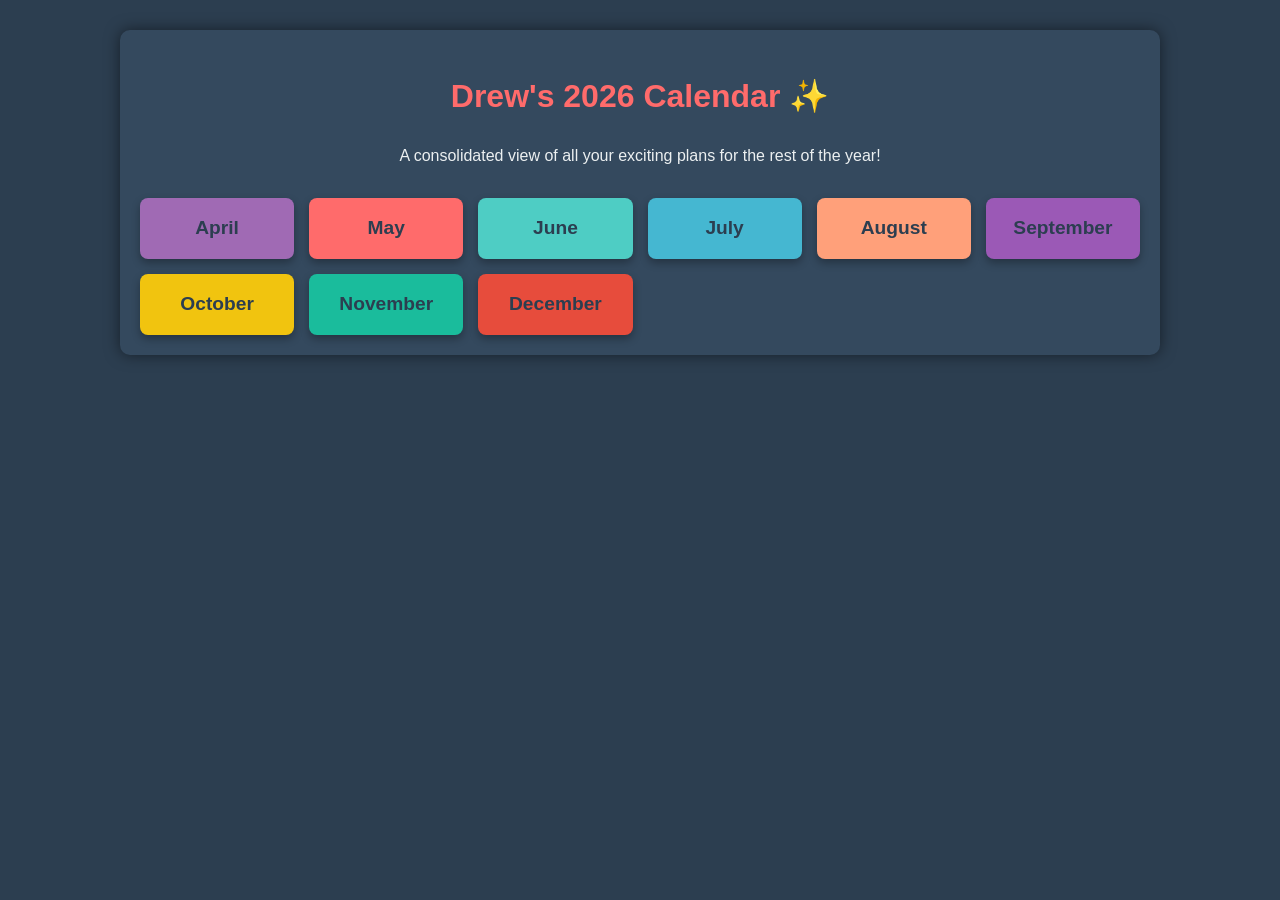
==== index.html @ 0b483c76 "Initial commit for Drew's Calendar site." ====
<!DOCTYPE html>
<html lang="en">
<head>
    <meta charset="UTF-8">
    <meta name="viewport" content="width=device-width, initial-scale=1.0">
    <title>Drew's Calendar - Yearly View</title>
    <link rel="stylesheet" href="style.css">
</head>
<body>
    <div class="container">
        <h1>Drew's 2026 Calendar ✨</h1>
        <p style="text-align: center; color: var(--text-light); margin-bottom: 25px;">A consolidated view of all your exciting plans for the rest of the year!</p>

        <div class="calendar-grid">
            <div class="month-card apr"><a href="april.html">April</a></div>
            <div class="month-card may"><a href="may.html">May</a></div>
            <div class="month-card jun"><a href="jun.html">June</a></div>
            <div class="month-card jul"><a href="jul.html">July</a></div>
            <div class="month-card aug"><a href="aug.html">August</a></div>
            <div class="month-card sep"><a href="sep.html">September</a></div>
            <div class="month-card oct"><a href="oct.html">October</a></div>
            <div class="month-card nov"><a href="nov.html">November</a></div>
            <div class="month-card dec"><a href="dec.html">December</a></div>
        </div>
    </div>
</body>
</html>
---- style.css ----
:root {
    --primary-color: #FF6B6B; /* Vibrant Red */
    --secondary-color: #4ECDC4; /* Aqua Green */
    --accent-color-1: #45B7D1; /* Sky Blue */
    --accent-color-2: #FFA07A; /* Light Salmon */
    --background-dark: #2C3E50; /* Dark Blue-Grey */
    --text-light: #ECF0F1; /* Light Grey */
    --card-background: #34495E; /* Medium Blue-Grey */
    --border-color: #7F8C8D; /* Grey */
}

body {
    font-family: 'Arial', sans-serif;
    margin: 0;
    padding: 0;
    background-color: var(--background-dark);
    color: var(--text-light);
    line-height: 1.6;
}

.container {
    max-width: 1000px;
    margin: 30px auto;
    padding: 20px;
    background-color: var(--card-background);
    border-radius: 10px;
    box-shadow: 0 0 15px rgba(0, 0, 0, 0.5);
}

h1, h2 {
    text-align: center;
    color: var(--primary-color);
    margin-bottom: 20px;
}

.calendar-grid {
    display: grid;
    grid-template-columns: repeat(auto-fit, minmax(150px, 1fr));
    gap: 15px;
    margin-top: 30px;
}

.month-card {
    background-color: var(--primary-color); /* To be overridden by specific month colors */
    border-radius: 8px;
    padding: 15px;
    text-align: center;
    color: var(--background-dark);
    font-weight: bold;
    transition: transform 0.2s ease-in-out, box-shadow 0.2s ease-in-out;
    box-shadow: 0 4px 8px rgba(0, 0, 0, 0.3);
}

.month-card:hover {
    transform: translateY(-5px);
    box-shadow: 0 8px 16px rgba(0, 0, 0, 0.4);
}

.month-card a {
    color: var(--background-dark);
    text-decoration: none;
    font-size: 1.2em;
}

.month-card a:hover {
    text-decoration: underline;
}

/* Specific month colors */
.month-card.apr { background-color: #A06AB4; } /* Vibrant Purple */
.month-card.may { background-color: #FF6B6B; } /* Vibrant Red */
.month-card.jun { background-color: #4ECDC4; } /* Aqua Green */
.month-card.jul { background-color: #45B7D1; } /* Sky Blue */
.month-card.aug { background-color: #FFA07A; } /* Light Salmon */
.month-card.sep { background-color: #9B59B6; } /* Amethyst */
.month-card.oct { background-color: #F1C40F; } /* Sunflower Yellow */
.month-card.nov { background-color: #1ABC9C; } /* Turquoise */
.month-card.dec { background-color: #E74C3C; } /* Alizarin Red */
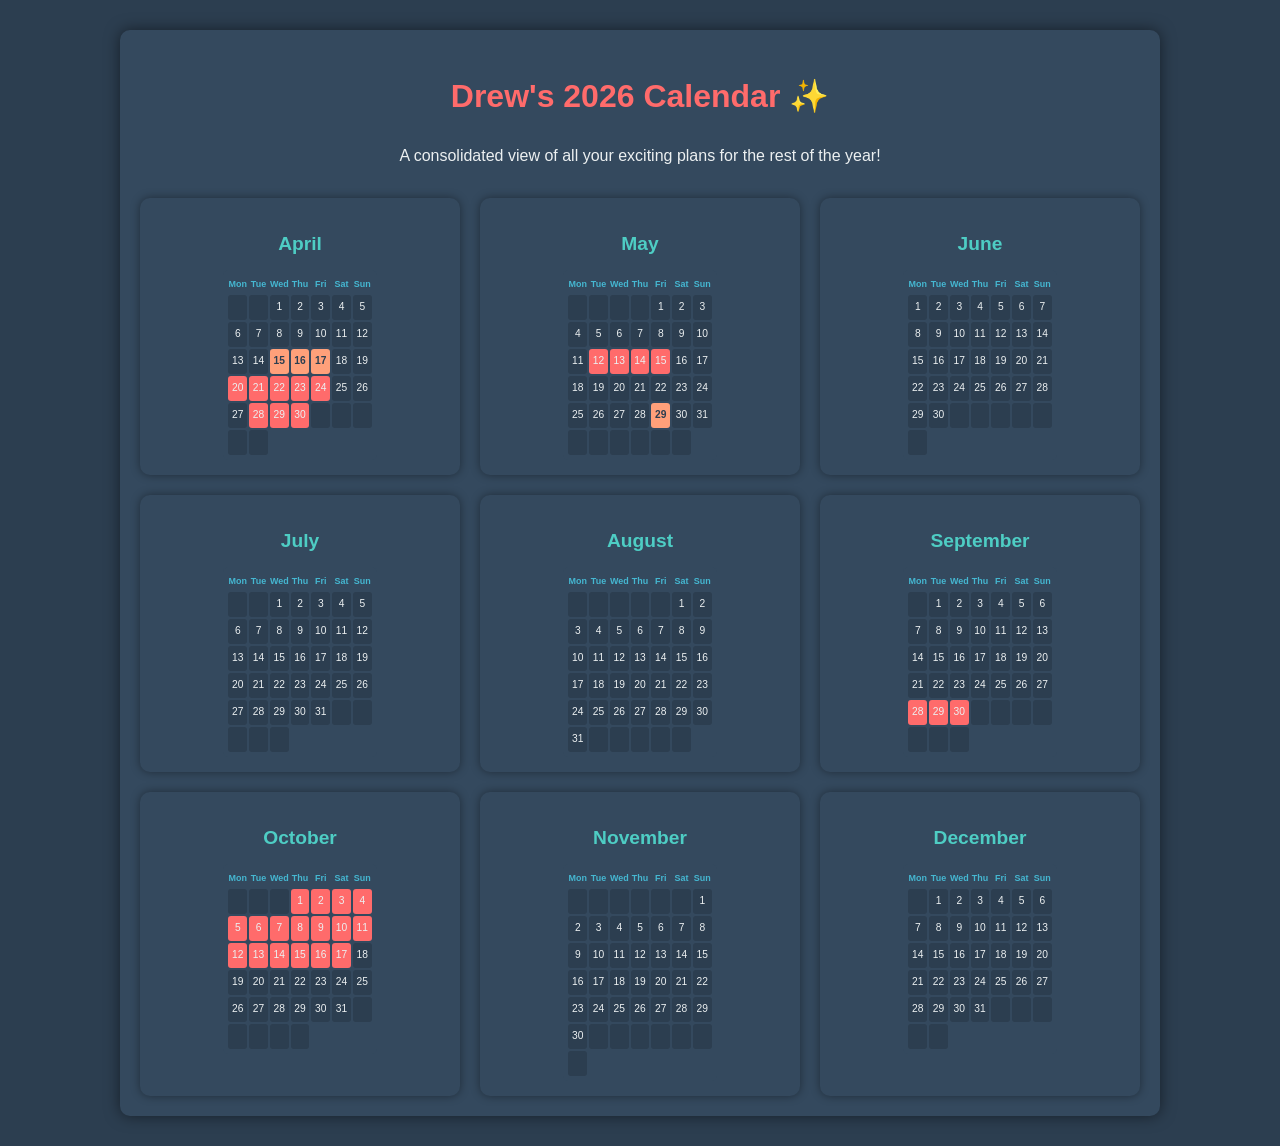
==== commit 672fbd45: "Generate comprehensive yearly calendar view with event highlights in index.html." ====
--- a/index.html
+++ b/index.html
@@ -5,22 +5,494 @@
     <meta name="viewport" content="width=device-width, initial-scale=1.0">
     <title>Drew's Calendar - Yearly View</title>
     <link rel="stylesheet" href="style.css">
+    <style>
+        .yearly-month-grid {
+            display: grid;
+            grid-template-columns: repeat(7, 1fr);
+            gap: 2px;
+            margin: 0;
+            padding: 5px;
+            background-color: var(--card-background);
+            border-radius: 5px;
+            font-size: 0.8em;
+            min-height: 120px; /* Small height for mini-month */
+        }
+        .yearly-day-header {
+            text-align: center;
+            font-weight: bold;
+            color: var(--accent-color-1);
+            padding: 2px 0;
+            font-size: 0.7em;
+        }
+        .yearly-day-cell {
+            background-color: var(--background-dark);
+            border-radius: 3px;
+            min-height: 25px;
+            width: 100%;
+            display: flex;
+            flex-direction: column;
+            justify-content: center;
+            align-items: center;
+            font-size: 0.8em;
+            color: var(--text-light);
+            position: relative;
+        }
+        .yearly-day-cell.event-active {
+            background-color: var(--accent-color-2);
+            color: var(--background-dark);
+            font-weight: bold;
+        }
+        .yearly-day-cell.away-yearly {
+            background-color: var(--primary-color);
+            color: var(--text-light);
+        }
+        .yearly-grid-container {
+            display: grid;
+            grid-template-columns: repeat(auto-fit, minmax(280px, 1fr));
+            gap: 20px;
+            margin-top: 30px;
+        }
+        .yearly-month-container {
+            background-color: var(--card-background);
+            border-radius: 10px;
+            padding: 15px;
+            box-shadow: 0 0 10px rgba(0, 0, 0, 0.4);
+            display: flex;
+            flex-direction: column;
+            align-items: center;
+        }
+        .yearly-month-title {
+            color: var(--secondary-color);
+            font-size: 1.2em;
+            margin-bottom: 10px;
+        }
+    </style>
 </head>
 <body>
     <div class="container">
         <h1>Drew's 2026 Calendar ✨</h1>
         <p style="text-align: center; color: var(--text-light); margin-bottom: 25px;">A consolidated view of all your exciting plans for the rest of the year!</p>
 
-        <div class="calendar-grid">
-            <div class="month-card apr"><a href="april.html">April</a></div>
-            <div class="month-card may"><a href="may.html">May</a></div>
-            <div class="month-card jun"><a href="jun.html">June</a></div>
-            <div class="month-card jul"><a href="jul.html">July</a></div>
-            <div class="month-card aug"><a href="aug.html">August</a></div>
-            <div class="month-card sep"><a href="sep.html">September</a></div>
-            <div class="month-card oct"><a href="oct.html">October</a></div>
-            <div class="month-card nov"><a href="nov.html">November</a></div>
-            <div class="month-card dec"><a href="dec.html">December</a></div>
+        <div class="yearly-grid-container">
+
+            <!-- April 2026 -->
+            <div class="yearly-month-container">
+                <h2 class="yearly-month-title"><a href="april.html" style="color: var(--secondary-color); text-decoration: none;">April</a></h2>
+                <div class="yearly-month-grid">
+                    <div class="yearly-day-header">Mon</div>
+                    <div class="yearly-day-header">Tue</div>
+                    <div class="yearly-day-header">Wed</div>
+                    <div class="yearly-day-header">Thu</div>
+                    <div class="yearly-day-header">Fri</div>
+                    <div class="yearly-day-header">Sat</div>
+                    <div class="yearly-day-header">Sun</div>
+                    <div class="yearly-day-cell"></div><div class="yearly-day-cell"></div>
+                    <div class="yearly-day-cell">1</div>
+                    <div class="yearly-day-cell">2</div>
+                    <div class="yearly-day-cell">3</div>
+                    <div class="yearly-day-cell">4</div>
+                    <div class="yearly-day-cell">5</div>
+                    <div class="yearly-day-cell">6</div>
+                    <div class="yearly-day-cell">7</div>
+                    <div class="yearly-day-cell">8</div>
+                    <div class="yearly-day-cell">9</div>
+                    <div class="yearly-day-cell">10</div>
+                    <div class="yearly-day-cell">11</div>
+                    <div class="yearly-day-cell">12</div>
+                    <div class="yearly-day-cell">13</div>
+                    <div class="yearly-day-cell">14</div>
+                    <div class="yearly-day-cell event-active">15</div>
+                    <div class="yearly-day-cell event-active">16</div>
+                    <div class="yearly-day-cell event-active">17</div>
+                    <div class="yearly-day-cell">18</div>
+                    <div class="yearly-day-cell">19</div>
+                    <div class="yearly-day-cell away-yearly">20</div>
+                    <div class="yearly-day-cell away-yearly">21</div>
+                    <div class="yearly-day-cell away-yearly">22</div>
+                    <div class="yearly-day-cell away-yearly">23</div>
+                    <div class="yearly-day-cell away-yearly">24</div>
+                    <div class="yearly-day-cell">25</div>
+                    <div class="yearly-day-cell">26</div>
+                    <div class="yearly-day-cell">27</div>
+                    <div class="yearly-day-cell away-yearly">28</div>
+                    <div class="yearly-day-cell away-yearly">29</div>
+                    <div class="yearly-day-cell away-yearly">30</div>
+                    <div class="yearly-day-cell"></div><div class="yearly-day-cell"></div><div class="yearly-day-cell"></div><div class="yearly-day-cell"></div><div class="yearly-day-cell"></div>
+                </div>
+            </div>
+
+            <!-- May 2026 -->
+            <div class="yearly-month-container">
+                <h2 class="yearly-month-title"><a href="may.html" style="color: var(--secondary-color); text-decoration: none;">May</a></h2>
+                <div class="yearly-month-grid">
+                    <div class="yearly-day-header">Mon</div>
+                    <div class="yearly-day-header">Tue</div>
+                    <div class="yearly-day-header">Wed</div>
+                    <div class="yearly-day-header">Thu</div>
+                    <div class="yearly-day-header">Fri</div>
+                    <div class="yearly-day-header">Sat</div>
+                    <div class="yearly-day-header">Sun</div>
+                    <div class="yearly-day-cell"></div><div class="yearly-day-cell"></div><div class="yearly-day-cell"></div><div class="yearly-day-cell"></div>
+                    <div class="yearly-day-cell">1</div>
+                    <div class="yearly-day-cell">2</div>
+                    <div class="yearly-day-cell">3</div>
+                    <div class="yearly-day-cell">4</div>
+                    <div class="yearly-day-cell">5</div>
+                    <div class="yearly-day-cell">6</div>
+                    <div class="yearly-day-cell">7</div>
+                    <div class="yearly-day-cell">8</div>
+                    <div class="yearly-day-cell">9</div>
+                    <div class="yearly-day-cell">10</div>
+                    <div class="yearly-day-cell">11</div>
+                    <div class="yearly-day-cell away-yearly">12</div>
+                    <div class="yearly-day-cell away-yearly">13</div>
+                    <div class="yearly-day-cell away-yearly">14</div>
+                    <div class="yearly-day-cell away-yearly">15</div>
+                    <div class="yearly-day-cell">16</div>
+                    <div class="yearly-day-cell">17</div>
+                    <div class="yearly-day-cell">18</div>
+                    <div class="yearly-day-cell">19</div>
+                    <div class="yearly-day-cell">20</div>
+                    <div class="yearly-day-cell">21</div>
+                    <div class="yearly-day-cell">22</div>
+                    <div class="yearly-day-cell">23</div>
+                    <div class="yearly-day-cell">24</div>
+                    <div class="yearly-day-cell">25</div>
+                    <div class="yearly-day-cell">26</div>
+                    <div class="yearly-day-cell">27</div>
+                    <div class="yearly-day-cell">28</div>
+                    <div class="yearly-day-cell event-active">29</div>
+                    <div class="yearly-day-cell">30</div>
+                    <div class="yearly-day-cell">31</div>
+                    <div class="yearly-day-cell"></div><div class="yearly-day-cell"></div><div class="yearly-day-cell"></div><div class="yearly-day-cell"></div><div class="yearly-day-cell"></div><div class="yearly-day-cell"></div>
+                </div>
+            </div>
+
+            <!-- June 2026 -->
+            <div class="yearly-month-container">
+                <h2 class="yearly-month-title"><a href="jun.html" style="color: var(--secondary-color); text-decoration: none;">June</a></h2>
+                <div class="yearly-month-grid">
+                    <div class="yearly-day-header">Mon</div>
+                    <div class="yearly-day-header">Tue</div>
+                    <div class="yearly-day-header">Wed</div>
+                    <div class="yearly-day-header">Thu</div>
+                    <div class="yearly-day-header">Fri</div>
+                    <div class="yearly-day-header">Sat</div>
+                    <div class="yearly-day-header">Sun</div>
+                    <div class="yearly-day-cell">1</div>
+                    <div class="yearly-day-cell">2</div>
+                    <div class="yearly-day-cell">3</div>
+                    <div class="yearly-day-cell">4</div>
+                    <div class="yearly-day-cell">5</div>
+                    <div class="yearly-day-cell">6</div>
+                    <div class="yearly-day-cell">7</div>
+                    <div class="yearly-day-cell">8</div>
+                    <div class="yearly-day-cell">9</div>
+                    <div class="yearly-day-cell">10</div>
+                    <div class="yearly-day-cell">11</div>
+                    <div class="yearly-day-cell">12</div>
+                    <div class="yearly-day-cell">13</div>
+                    <div class="yearly-day-cell">14</div>
+                    <div class="yearly-day-cell">15</div>
+                    <div class="yearly-day-cell">16</div>
+                    <div class="yearly-day-cell">17</div>
+                    <div class="yearly-day-cell">18</div>
+                    <div class="yearly-day-cell">19</div>
+                    <div class="yearly-day-cell">20</div>
+                    <div class="yearly-day-cell">21</div>
+                    <div class="yearly-day-cell">22</div>
+                    <div class="yearly-day-cell">23</div>
+                    <div class="yearly-day-cell">24</div>
+                    <div class="yearly-day-cell">25</div>
+                    <div class="yearly-day-cell">26</div>
+                    <div class="yearly-day-cell">27</div>
+                    <div class="yearly-day-cell">28</div>
+                    <div class="yearly-day-cell">29</div>
+                    <div class="yearly-day-cell">30</div>
+                    <div class="yearly-day-cell"></div><div class="yearly-day-cell"></div><div class="yearly-day-cell"></div><div class="yearly-day-cell"></div><div class="yearly-day-cell"></div><div class="yearly-day-cell"></div>
+                </div>
+            </div>
+
+            <!-- July 2026 -->
+            <div class="yearly-month-container">
+                <h2 class="yearly-month-title"><a href="jul.html" style="color: var(--secondary-color); text-decoration: none;">July</a></h2>
+                <div class="yearly-month-grid">
+                    <div class="yearly-day-header">Mon</div>
+                    <div class="yearly-day-header">Tue</div>
+                    <div class="yearly-day-header">Wed</div>
+                    <div class="yearly-day-header">Thu</div>
+                    <div class="yearly-day-header">Fri</div>
+                    <div class="yearly-day-header">Sat</div>
+                    <div class="yearly-day-header">Sun</div>
+                    <div class="yearly-day-cell"></div><div class="yearly-day-cell"></div>
+                    <div class="yearly-day-cell">1</div>
+                    <div class="yearly-day-cell">2</div>
+                    <div class="yearly-day-cell">3</div>
+                    <div class="yearly-day-cell">4</div>
+                    <div class="yearly-day-cell">5</div>
+                    <div class="yearly-day-cell">6</div>
+                    <div class="yearly-day-cell">7</div>
+                    <div class="yearly-day-cell">8</div>
+                    <div class="yearly-day-cell">9</div>
+                    <div class="yearly-day-cell">10</div>
+                    <div class="yearly-day-cell">11</div>
+                    <div class="yearly-day-cell">12</div>
+                    <div class="yearly-day-cell">13</div>
+                    <div class="yearly-day-cell">14</div>
+                    <div class="yearly-day-cell">15</div>
+                    <div class="yearly-day-cell">16</div>
+                    <div class="yearly-day-cell">17</div>
+                    <div class="yearly-day-cell">18</div>
+                    <div class="yearly-day-cell">19</div>
+                    <div class="yearly-day-cell">20</div>
+                    <div class="yearly-day-cell">21</div>
+                    <div class="yearly-day-cell">22</div>
+                    <div class="yearly-day-cell">23</div>
+                    <div class="yearly-day-cell">24</div>
+                    <div class="yearly-day-cell">25</div>
+                    <div class="yearly-day-cell">26</div>
+                    <div class="yearly-day-cell">27</div>
+                    <div class="yearly-day-cell">28</div>
+                    <div class="yearly-day-cell">29</div>
+                    <div class="yearly-day-cell">30</div>
+                    <div class="yearly-day-cell">31</div>
+                    <div class="yearly-day-cell"></div><div class="yearly-day-cell"></div><div class="yearly-day-cell"></div><div class="yearly-day-cell"></div><div class="yearly-day-cell"></div>
+                </div>
+            </div>
+
+            <!-- August 2026 -->
+            <div class="yearly-month-container">
+                <h2 class="yearly-month-title"><a href="aug.html" style="color: var(--secondary-color); text-decoration: none;">August</a></h2>
+                <div class="yearly-month-grid">
+                    <div class="yearly-day-header">Mon</div>
+                    <div class="yearly-day-header">Tue</div>
+                    <div class="yearly-day-header">Wed</div>
+                    <div class="yearly-day-header">Thu</div>
+                    <div class="yearly-day-header">Fri</div>
+                    <div class="yearly-day-header">Sat</div>
+                    <div class="yearly-day-header">Sun</div>
+                    <div class="yearly-day-cell"></div><div class="yearly-day-cell"></div><div class="yearly-day-cell"></div><div class="yearly-day-cell"></div><div class="yearly-day-cell"></div>
+                    <div class="yearly-day-cell">1</div>
+                    <div class="yearly-day-cell">2</div>
+                    <div class="yearly-day-cell">3</div>
+                    <div class="yearly-day-cell">4</div>
+                    <div class="yearly-day-cell">5</div>
+                    <div class="yearly-day-cell">6</div>
+                    <div class="yearly-day-cell">7</div>
+                    <div class="yearly-day-cell">8</div>
+                    <div class="yearly-day-cell">9</div>
+                    <div class="yearly-day-cell">10</div>
+                    <div class="yearly-day-cell">11</div>
+                    <div class="yearly-day-cell">12</div>
+                    <div class="yearly-day-cell">13</div>
+                    <div class="yearly-day-cell">14</div>
+                    <div class="yearly-day-cell">15</div>
+                    <div class="yearly-day-cell">16</div>
+                    <div class="yearly-day-cell">17</div>
+                    <div class="yearly-day-cell">18</div>
+                    <div class="yearly-day-cell">19</div>
+                    <div class="yearly-day-cell">20</div>
+                    <div class="yearly-day-cell">21</div>
+                    <div class="yearly-day-cell">22</div>
+                    <div class="yearly-day-cell">23</div>
+                    <div class="yearly-day-cell">24</div>
+                    <div class="yearly-day-cell">25</div>
+                    <div class="yearly-day-cell">26</div>
+                    <div class="yearly-day-cell">27</div>
+                    <div class="yearly-day-cell">28</div>
+                    <div class="yearly-day-cell">29</div>
+                    <div class="yearly-day-cell">30</div>
+                    <div class="yearly-day-cell">31</div>
+                    <div class="yearly-day-cell"></div><div class="yearly-day-cell"></div><div class="yearly-day-cell"></div><div class="yearly-day-cell"></div><div class="yearly-day-cell"></div>
+                </div>
+            </div>
+
+            <!-- September 2026 -->
+            <div class="yearly-month-container">
+                <h2 class="yearly-month-title"><a href="sep.html" style="color: var(--secondary-color); text-decoration: none;">September</a></h2>
+                <div class="yearly-month-grid">
+                    <div class="yearly-day-header">Mon</div>
+                    <div class="yearly-day-header">Tue</div>
+                    <div class="yearly-day-header">Wed</div>
+                    <div class="yearly-day-header">Thu</div>
+                    <div class="yearly-day-header">Fri</div>
+                    <div class="yearly-day-header">Sat</div>
+                    <div class="yearly-day-header">Sun</div>
+                    <div class="yearly-day-cell"></div>
+                    <div class="yearly-day-cell">1</div>
+                    <div class="yearly-day-cell">2</div>
+                    <div class="yearly-day-cell">3</div>
+                    <div class="yearly-day-cell">4</div>
+                    <div class="yearly-day-cell">5</div>
+                    <div class="yearly-day-cell">6</div>
+                    <div class="yearly-day-cell">7</div>
+                    <div class="yearly-day-cell">8</div>
+                    <div class="yearly-day-cell">9</div>
+                    <div class="yearly-day-cell">10</div>
+                    <div class="yearly-day-cell">11</div>
+                    <div class="yearly-day-cell">12</div>
+                    <div class="yearly-day-cell">13</div>
+                    <div class="yearly-day-cell">14</div>
+                    <div class="yearly-day-cell">15</div>
+                    <div class="yearly-day-cell">16</div>
+                    <div class="yearly-day-cell">17</div>
+                    <div class="yearly-day-cell">18</div>
+                    <div class="yearly-day-cell">19</div>
+                    <div class="yearly-day-cell">20</div>
+                    <div class="yearly-day-cell">21</div>
+                    <div class="yearly-day-cell">22</div>
+                    <div class="yearly-day-cell">23</div>
+                    <div class="yearly-day-cell">24</div>
+                    <div class="yearly-day-cell">25</div>
+                    <div class="yearly-day-cell">26</div>
+                    <div class="yearly-day-cell">27</div>
+                    <div class="yearly-day-cell away-yearly">28</div>
+                    <div class="yearly-day-cell away-yearly">29</div>
+                    <div class="yearly-day-cell away-yearly">30</div>
+                    <div class="yearly-day-cell"></div><div class="yearly-day-cell"></div><div class="yearly-day-cell"></div><div class="yearly-day-cell"></div><div class="yearly-day-cell"></div><div class="yearly-day-cell"></div><div class="yearly-day-cell"></div>
+                </div>
+            </div>
+
+            <!-- October 2026 -->
+            <div class="yearly-month-container">
+                <h2 class="yearly-month-title"><a href="oct.html" style="color: var(--secondary-color); text-decoration: none;">October</a></h2>
+                <div class="yearly-month-grid">
+                    <div class="yearly-day-header">Mon</div>
+                    <div class="yearly-day-header">Tue</div>
+                    <div class="yearly-day-header">Wed</div>
+                    <div class="yearly-day-header">Thu</div>
+                    <div class="yearly-day-header">Fri</div>
+                    <div class="yearly-day-header">Sat</div>
+                    <div class="yearly-day-header">Sun</div>
+                    <div class="yearly-day-cell"></div><div class="yearly-day-cell"></div><div class="yearly-day-cell"></div>
+                    <div class="yearly-day-cell away-yearly">1</div>
+                    <div class="yearly-day-cell away-yearly">2</div>
+                    <div class="yearly-day-cell away-yearly">3</div>
+                    <div class="yearly-day-cell away-yearly">4</div>
+                    <div class="yearly-day-cell away-yearly">5</div>
+                    <div class="yearly-day-cell away-yearly">6</div>
+                    <div class="yearly-day-cell away-yearly">7</div>
+                    <div class="yearly-day-cell away-yearly">8</div>
+                    <div class="yearly-day-cell away-yearly">9</div>
+                    <div class="yearly-day-cell away-yearly">10</div>
+                    <div class="yearly-day-cell away-yearly">11</div>
+                    <div class="yearly-day-cell away-yearly">12</div>
+                    <div class="yearly-day-cell away-yearly">13</div>
+                    <div class="yearly-day-cell away-yearly">14</div>
+                    <div class="yearly-day-cell away-yearly">15</div>
+                    <div class="yearly-day-cell away-yearly">16</div>
+                    <div class="yearly-day-cell away-yearly">17</div>
+                    <div class="yearly-day-cell">18</div>
+                    <div class="yearly-day-cell">19</div>
+                    <div class="yearly-day-cell">20</div>
+                    <div class="yearly-day-cell">21</div>
+                    <div class="yearly-day-cell">22</div>
+                    <div class="yearly-day-cell">23</div>
+                    <div class="yearly-day-cell">24</div>
+                    <div class="yearly-day-cell">25</div>
+                    <div class="yearly-day-cell">26</div>
+                    <div class="yearly-day-cell">27</div>
+                    <div class="yearly-day-cell">28</div>
+                    <div class="yearly-day-cell">29</div>
+                    <div class="yearly-day-cell">30</div>
+                    <div class="yearly-day-cell">31</div>
+                    <div class="yearly-day-cell"></div><div class="yearly-day-cell"></div><div class="yearly-day-cell"></div><div class="yearly-day-cell"></div><div class="yearly-day-cell"></div>
+                </div>
+            </div>
+
+            <!-- November 2026 -->
+            <div class="yearly-month-container">
+                <h2 class="yearly-month-title"><a href="nov.html" style="color: var(--secondary-color); text-decoration: none;">November</a></h2>
+                <div class="yearly-month-grid">
+                    <div class="yearly-day-header">Mon</div>
+                    <div class="yearly-day-header">Tue</div>
+                    <div class="yearly-day-header">Wed</div>
+                    <div class="yearly-day-header">Thu</div>
+                    <div class="yearly-day-header">Fri</div>
+                    <div class="yearly-day-header">Sat</div>
+                    <div class="yearly-day-header">Sun</div>
+                    <div class="yearly-day-cell"></div><div class="yearly-day-cell"></div><div class="yearly-day-cell"></div><div class="yearly-day-cell"></div><div class="yearly-day-cell"></div><div class="yearly-day-cell"></div>
+                    <div class="yearly-day-cell">1</div>
+                    <div class="yearly-day-cell">2</div>
+                    <div class="yearly-day-cell">3</div>
+                    <div class="yearly-day-cell">4</div>
+                    <div class="yearly-day-cell">5</div>
+                    <div class="yearly-day-cell">6</div>
+                    <div class="yearly-day-cell">7</div>
+                    <div class="yearly-day-cell">8</div>
+                    <div class="yearly-day-cell">9</div>
+                    <div class="yearly-day-cell">10</div>
+                    <div class="yearly-day-cell">11</div>
+                    <div class="yearly-day-cell">12</div>
+                    <div class="yearly-day-cell">13</div>
+                    <div class="yearly-day-cell">14</div>
+                    <div class="yearly-day-cell">15</div>
+                    <div class="yearly-day-cell">16</div>
+                    <div class="yearly-day-cell">17</div>
+                    <div class="yearly-day-cell">18</div>
+                    <div class="yearly-day-cell">19</div>
+                    <div class="yearly-day-cell">20</div>
+                    <div class="yearly-day-cell">21</div>
+                    <div class="yearly-day-cell">22</div>
+                    <div class="yearly-day-cell">23</div>
+                    <div class="yearly-day-cell">24</div>
+                    <div class="yearly-day-cell">25</div>
+                    <div class="yearly-day-cell">26</div>
+                    <div class="yearly-day-cell">27</div>
+                    <div class="yearly-day-cell">28</div>
+                    <div class="yearly-day-cell">29</div>
+                    <div class="yearly-day-cell">30</div>
+                    <div class="yearly-day-cell"></div><div class="yearly-day-cell"></div><div class="yearly-day-cell"></div><div class="yearly-day-cell"></div><div class="yearly-day-cell"></div><div class="yearly-day-cell"></div><div class="yearly-day-cell"></div>
+                </div>
+            </div>
+
+            <!-- December 2026 -->
+            <div class="yearly-month-container">
+                <h2 class="yearly-month-title"><a href="dec.html" style="color: var(--secondary-color); text-decoration: none;">December</a></h2>
+                <div class="yearly-month-grid">
+                    <div class="yearly-day-header">Mon</div>
+                    <div class="yearly-day-header">Tue</div>
+                    <div class="yearly-day-header">Wed</div>
+                    <div class="yearly-day-header">Thu</div>
+                    <div class="yearly-day-header">Fri</div>
+                    <div class="yearly-day-header">Sat</div>
+                    <div class="yearly-day-header">Sun</div>
+                    <div class="yearly-day-cell"></div>
+                    <div class="yearly-day-cell">1</div>
+                    <div class="yearly-day-cell">2</div>
+                    <div class="yearly-day-cell">3</div>
+                    <div class="yearly-day-cell">4</div>
+                    <div class="yearly-day-cell">5</div>
+                    <div class="yearly-day-cell">6</div>
+                    <div class="yearly-day-cell">7</div>
+                    <div class="yearly-day-cell">8</div>
+                    <div class="yearly-day-cell">9</div>
+                    <div class="yearly-day-cell">10</div>
+                    <div class="yearly-day-cell">11</div>
+                    <div class="yearly-day-cell">12</div>
+                    <div class="yearly-day-cell">13</div>
+                    <div class="yearly-day-cell">14</div>
+                    <div class="yearly-day-cell">15</div>
+                    <div class="yearly-day-cell">16</div>
+                    <div class="yearly-day-cell">17</div>
+                    <div class="yearly-day-cell">18</div>
+                    <div class="yearly-day-cell">19</div>
+                    <div class="yearly-day-cell">20</div>
+                    <div class="yearly-day-cell">21</div>
+                    <div class="yearly-day-cell">22</div>
+                    <div class="yearly-day-cell">23</div>
+                    <div class="yearly-day-cell">24</div>
+                    <div class="yearly-day-cell">25</div>
+                    <div class="yearly-day-cell">26</div>
+                    <div class="yearly-day-cell">27</div>
+                    <div class="yearly-day-cell">28</div>
+                    <div class="yearly-day-cell">29</div>
+                    <div class="yearly-day-cell">30</div>
+                    <div class="yearly-day-cell">31</div>
+                    <div class="yearly-day-cell"></div><div class="yearly-day-cell"></div><div class="yearly-day-cell"></div><div class="yearly-day-cell"></div><div class="yearly-day-cell"></div>
+                </div>
+            </div>
+
         </div>
     </div>
 </body>
--- a/style.css
+++ b/style.css
@@ -40,6 +40,68 @@
     margin-top: 30px;
 }
 
+.month-calendar {
+    display: grid;
+    grid-template-columns: repeat(7, 1fr); /* 7 days a week */
+    gap: 5px;
+    margin-top: 20px;
+    background-color: var(--card-background);
+    padding: 10px;
+    border-radius: 8px;
+}
+
+.day-header {
+    text-align: center;
+    font-weight: bold;
+    color: var(--accent-color-1);
+    padding: 5px 0;
+}
+
+.day-cell {
+    background-color: var(--background-dark);
+    border-radius: 5px;
+    padding: 10px 5px;
+    text-align: center;
+    min-height: 60px; /* To give space for events */
+    display: flex;
+    flex-direction: column;
+    justify-content: flex-start;
+    align-items: center;
+    font-size: 0.9em;
+    position: relative;
+    border: 1px solid var(--border-color);
+}
+
+.day-number {
+    font-size: 1.2em;
+    font-weight: bold;
+    color: var(--text-light);
+    margin-bottom: 5px;
+}
+
+.event {
+    background-color: var(--accent-color-2); /* Light Salmon */
+    color: var(--background-dark);
+    font-size: 0.75em;
+    padding: 3px 5px;
+    border-radius: 3px;
+    margin-top: 2px;
+    width: calc(100% - 10px);
+    overflow: hidden;
+    text-overflow: ellipsis;
+    white-space: nowrap;
+}
+
+.away-event {
+    background-color: var(--primary-color); /* Vibrant Red */
+    color: var(--text-light);
+}
+
+.day-cell.today {
+    border: 2px solid var(--primary-color);
+    box-shadow: 0 0 8px rgba(255, 107, 107, 0.5);
+}
+
 .month-card {
     background-color: var(--primary-color); /* To be overridden by specific month colors */
     border-radius: 8px;
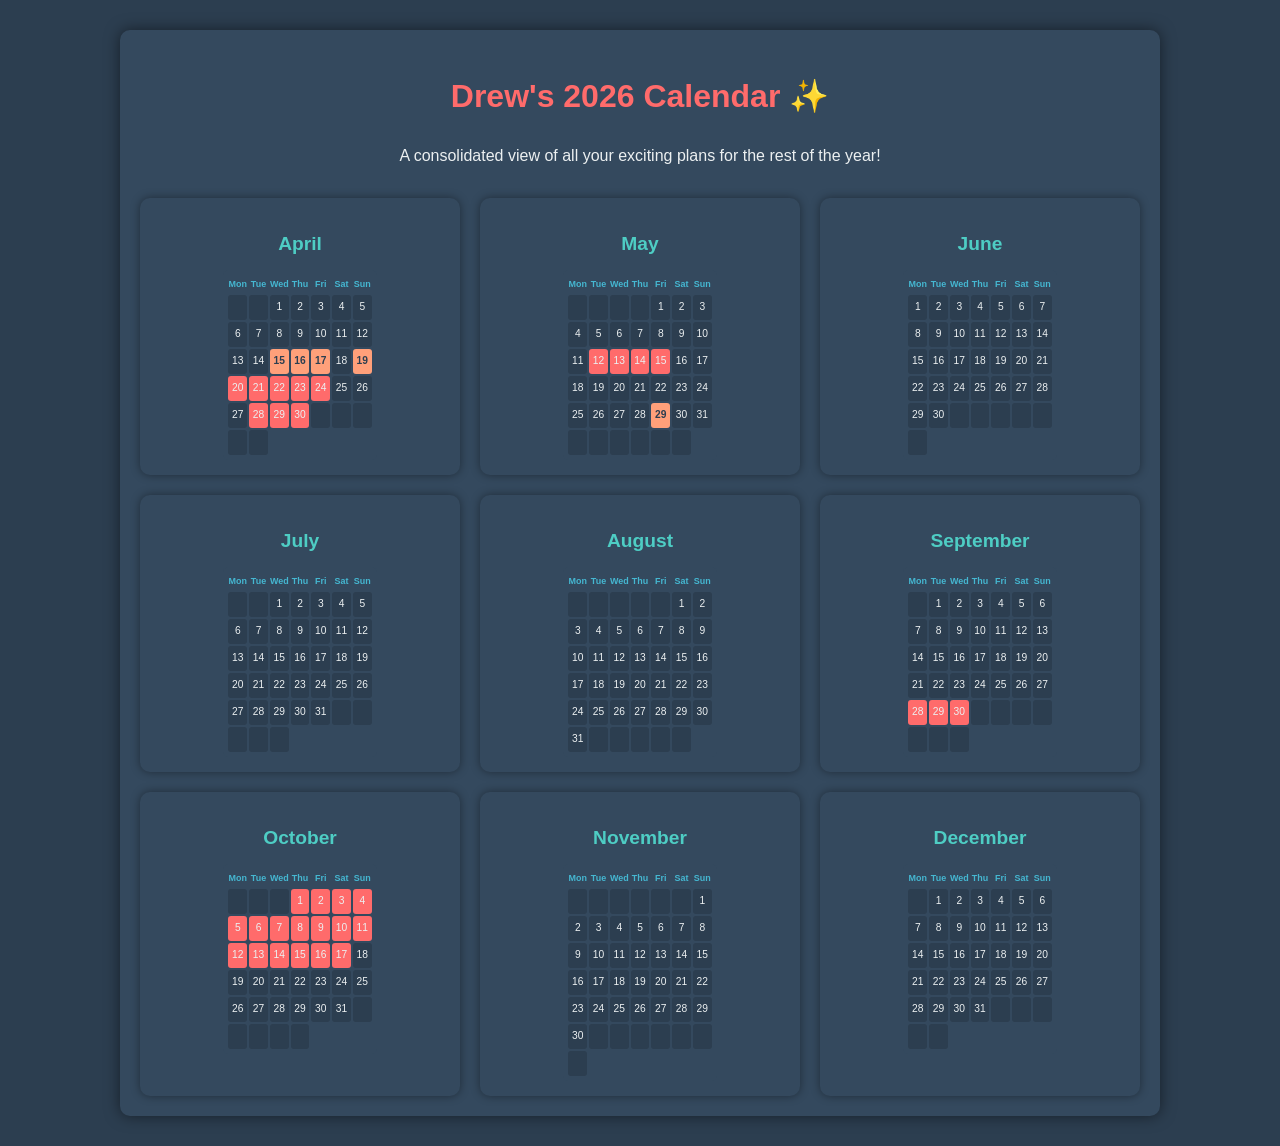
==== commit 28b6c4d3: "Update Bears and Stonewall event with rainbow flag and regenerate yearly view." ====
--- a/index.html
+++ b/index.html
@@ -105,7 +105,7 @@
                     <div class="yearly-day-cell event-active">16</div>
                     <div class="yearly-day-cell event-active">17</div>
                     <div class="yearly-day-cell">18</div>
-                    <div class="yearly-day-cell">19</div>
+                    <div class="yearly-day-cell event-active">19</div>
                     <div class="yearly-day-cell away-yearly">20</div>
                     <div class="yearly-day-cell away-yearly">21</div>
                     <div class="yearly-day-cell away-yearly">22</div>
